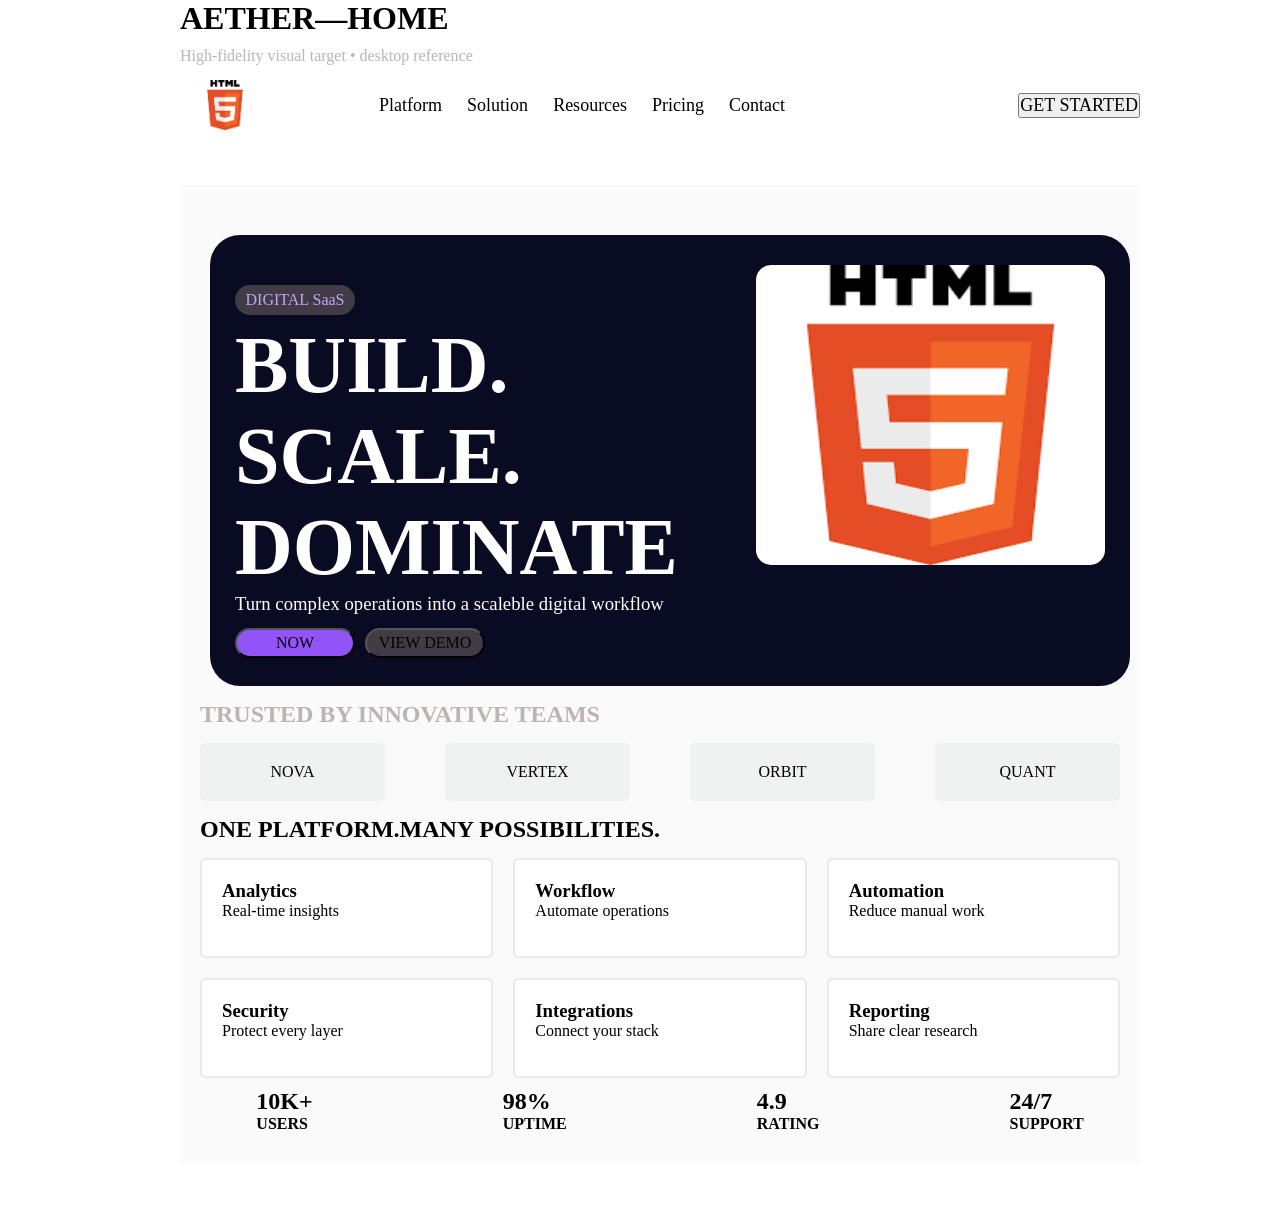
==== index.html @ 719e252a "page home" ====
<!DOCTYPE html>
<html lang="en">
<head>
    <meta charset="UTF-8">
    <meta name="viewport" content="width=device-width, initial-scale=1.0">
    <title>AETHER</title>
    
    <!--1. memanggil reset untuk menghapus default browser -->
    <link rel="stylesheet" href="css/reset.css">

    <!--2. memanggil style css untuk mendesain gaya web nya -->
    <link rel="stylesheet" href="css/style.css">
</head>
<body>
    <div class="container">
        <header>
            <a href="index.html" class="brand">
                <h1 class="aether">AETHER&mdash;HOME</h1>
                <h4 class="aether_tagline">High-fidelity visual target &bull; desktop reference</h4>
                
            </a>
                
            <nav class="navbar_list">
                <ul class="list">
                    <li class="logo">
                        <a href="index.html"><img src="assets/HTML5.png" alt="Logo HTML"></a> 
                    </li>
                    <li>
                        <a href="platform.html">Platform</a>
                    </li>
                    <li>
                        <a href="solution.html">Solution</a>
                    </li>
                    <li>
                        <a href="resources.html">Resources</a>
                    </li>
                    <li>
                        <a href="pricing.html">Pricing</a>
                    </li>
                    <li>
                        <a href="contact.html">Contact</a>
                    </li>
                    <li>
                        <button onclick="window.location.href='started.html'">GET STARTED</button>
                    </li>
                </ul>
            </nav>
        </header>
        <main>
            
            <!-- 1 -->
            <section class="hero">
                <article>
                    <span id="digital">DIGITAL SaaS</span>
                    <span>
                        <h1 style="font-size: 80px;">BUILD. SCALE. DOMINATE</h1>
                        <h3 style="font-weight: normal;">Turn complex operations into a scaleble digital workflow</h3>
                    </span>
                    <span id="button">
                        <button onclick="window.location.href='started.html'" style="background-color: rgb(146, 83, 248);">NOW</button>
                        <button onclick="window.location.href='started.html'" style="background-color: rgb(65, 59, 70);">VIEW DEMO</button>
                    </span>
                </article>
                <span>
                    <img src="assets/HTML5.png" alt="Logo HTML" style="width: 700px; height: 300px; border-radius: 15px;">
                <span>
            </section>

            <!-- 2 -->
            <section>
                <h2 style="margin: 15px 15px 15px 0px; color: rgb(189, 179, 179);">TRUSTED BY INNOVATIVE TEAMS</h2>
            </section>

            <!-- 3 -->
            <section class="card">
                <div>NOVA</div> 
                <div>VERTEX</div>
                <div>ORBIT</div>
                <div>QUANT</div>
            </section>

            <!-- 4 -->
            <section>
                <H1 style="margin: 15px 15px 15px 0px;">ONE PLATFORM.MANY POSSIBILITIES.</h1>
            </section>

            <!-- 5 -->
            <section class="service_card">
                <div>
                    <h3>Analytics</h3>
                    <label>Real-time insights</label>
                </div>
                <div>
                    <h3>Workflow</h3>
                    <label>Automate operations</label>
                </div>
                <div>
                    <h3>Automation</h3>
                    <label>Reduce manual work</label>
                </div>
                <div>
                    <h3>Security</h3>
                    <label>Protect every layer</label>
                </div>
                <div>
                    <h3>Integrations</h3>
                    <label>Connect your stack</label>
                </div>
                <div>
                    <h3>Reporting</h3>
                    <label>Share clear research</label></div>
            </section>
            <section class="statystics">
                <div>
                    <h1>10K+</h1>
                    <h4>USERS</h4>
                </div> 
                <div>
                    <h1>98%</h1>
                    <h4>UPTIME</h4>
                </div> 
                <div>
                    <h1>4.9</h1>
                    <h4>RATING</h4>
                </div> 
                <div>
                    <h1>24/7</h1>
                    <H4>SUPPORT</H4>
                </div>
            </section>
        </main>
        
</body>
</html>
---- css/style.css ----
/*======================== 
1. Global layout / container 
==========================*/
header{
    display: flex;
    flex-direction: column;
}

.container{
    display: flex;
    flex-direction: column;
    max-width: 1000px;
    margin-inline: auto;
    padding-inline: 20px;
    /* background-color: darkgoldenrod; */
}
    

body{
    margin: 0 20px 0 20px;
}

/*======================== 
2. header dan navbar 
==========================*/
.aether_tagline{
    font-weight: normal;
    color: rgb(189, 179, 179);
}

.brand{
    display:flex;
    align-items: flex-start;
    flex-direction: column;
    margin-bottom: 10px;
    gap: 10px;
    
}


.list{
    margin: 0 auto;
    list-style-type: none;
    display: flex;
    justify-content: center;
    align-items: center;
    flex-direction: row;
    flex-wrap: nowrap;
    gap: 25px;
}

.list li{
    font-size: large;
}

.list li:nth-of-type(1){
    flex-grow: 0.5;
    /* background-color: black; */

    display: flex;
    justify-content: flex-start;
    align-items: center;
    margin-left: 20px;
    

    padding: 5px 0;
}

.list li:nth-of-type(7){
    flex-grow: 1;
    /* background-color: brown; */

    display: flex;
    justify-content: flex-end;
    align-items: center;
}


.logo img {
    width: 50px;
    height: 50px;
}

/*======================== 
3. main dan section
==========================*/

main{
    background-color: rgb(250, 250, 250);
    margin:50px 0;
    padding: 20px;

    display: flex;
    justify-content: center;
    align-items: center;
    flex-direction: column;
    flex-wrap: wrap;
    /* gap: 300px; */
}

.hero{
    margin-top: 30px;
    background-color: rgb(9, 11, 34);
    display: flex;
    flex-direction: row;
    flex-wrap: nowrap;
    width: 100%;
    padding: 30px 25px 20px 25px;
    border-radius: 30px;
}

#digital{
    background-color: rgb(65, 59, 70);
    color: rgb(191, 166, 253);
    margin-top: 20px;
    width: 120px;
    height: 30px;
    border-radius: 15px;
    display: flex;
    align-items: center;
    justify-content: center;
}


article{
    display: flex;
    flex-direction: column;
    gap: 5px;
    /* width: 500px; */
}

article span:nth-of-type(2){
    color: white;
}

.hero article:nth-of-type(1) {
    justify-self: flex-start;
    flex-grow: 1;
}

.hero article:nth-of-type(2) {
    align-items: center;
    justify-content: center;
    flex-grow: 2;
}

#button{

    display: flex;
    justify-content: space-between;
    align-items: center;
    width: 250px;
    margin: 8px 0;
}

#button button{
    width: 120px;
    height: 30px;
    border-radius: 15px;
}

main > section:nth-of-type(2){
    
    align-self: flex-start;
}

main > section:nth-of-type(3){
    align-self: flex-start;
}

main > section:nth-of-type(4){
    align-self: flex-start;
}

main > section:nth-of-type(5){
    display: flex;
    flex-direction: row;
    justify-content: flex-start;
    align-self: flex-start;
    flex-wrap: wrap;
    width: 100%;
    gap: 20px;
    flex: 1;
}



.card{
    width: 100%;
    border: 2px;
    display: flex;
    /* flex-direction: row; */
    /* align-items: center; */
    
    gap: 60px;
}

.card div{
    background-color: rgb(240, 241, 241);
    padding: 20px;
    display: flex;
    justify-content: center;
    align-content: center;
    flex-basis: 180px;
    flex-shrink: 0;
    flex: 1;

    border-radius: 5px;
}

.service_card div{
    background-color: rgb(255, 255, 255);
    height: 100px;
    flex:1 1 250px;
    padding: 20px 20px ;
    border-radius: 5px;
    border: 2px solid;
    border-color: rgb(233, 233, 233);
}

.statystics{
    width: 100%;
    border: 2px;
    display: flex;
    flex-direction: row;
    align-items: center;
    justify-content: center;
    margin: 10px;
    gap: 190px;
}

@media (max-width: 768px) {
    .list ,
    .brand {
        flex-direction: column;
        align-items: center;
    }
    .navbar_list {
        width: 100%;
    }

    .hero ,
    .statystics{
        flex-direction: column;
        align-items: center;
    }
}
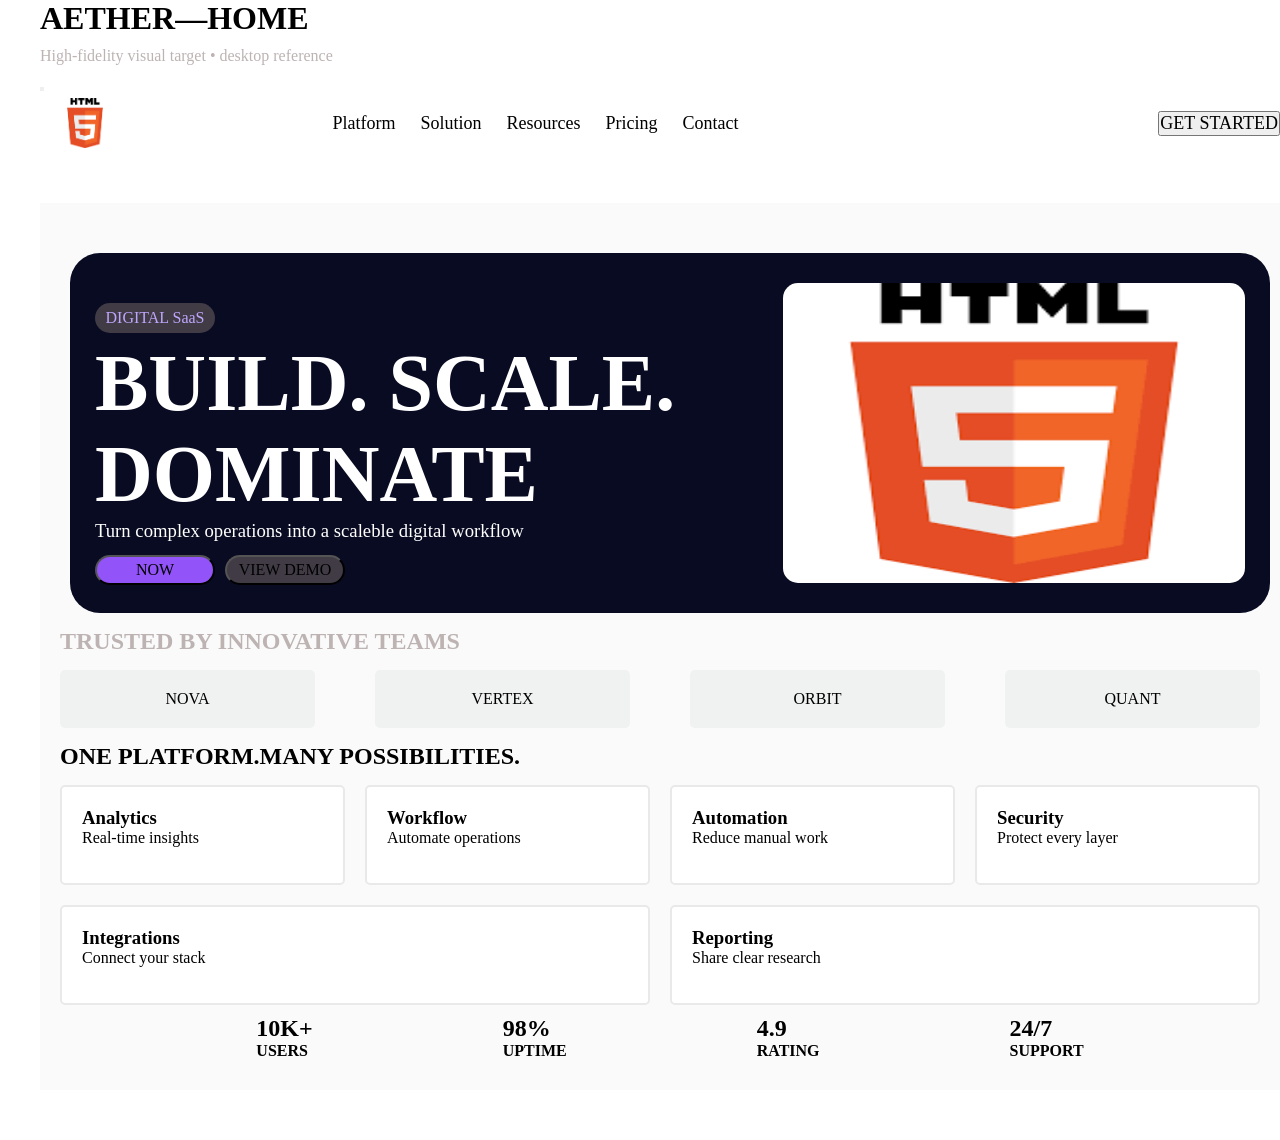
==== commit 7c0c107c: "menambahkan menu di platform.html" ====
--- a/index.html
+++ b/index.html
@@ -21,29 +21,34 @@
             </a>
                 
             <nav class="navbar_list">
-                <ul class="list">
-                    <li class="logo">
-                        <a href="index.html"><img src="assets/HTML5.png" alt="Logo HTML"></a> 
-                    </li>
-                    <li>
-                        <a href="platform.html">Platform</a>
-                    </li>
-                    <li>
-                        <a href="solution.html">Solution</a>
-                    </li>
-                    <li>
-                        <a href="resources.html">Resources</a>
-                    </li>
-                    <li>
-                        <a href="pricing.html">Pricing</a>
-                    </li>
-                    <li>
-                        <a href="contact.html">Contact</a>
-                    </li>
-                    <li>
-                        <button onclick="window.location.href='started.html'">GET STARTED</button>
-                    </li>
-                </ul>
+                <button class="navbar-toggler" type="button" data-bs-toggle="collapse" data-bs-target="#navbarNav" aria-controls="navbarNav" aria-expanded="false" aria-label="Toggle navigation">
+                    <span class="navbar-toggler-icon"></span>
+                </button>
+                <div class="collapse navbar-collapse" id="navbarNav">
+                    <ul class="list">
+                        <li class="logo">
+                            <a href="index.html"><img src="assets/HTML5.png" alt="Logo HTML"></a> 
+                        </li>
+                        <li>
+                            <a href="platform.html">Platform</a>
+                        </li>
+                        <li>
+                            <a href="solution.html">Solution</a>
+                        </li>
+                        <li>
+                            <a href="resources.html">Resources</a>
+                        </li>
+                        <li>
+                            <a href="pricing.html">Pricing</a>
+                        </li>
+                        <li>
+                            <a href="contact.html">Contact</a>
+                        </li>
+                        <li>
+                            <button onclick="window.location.href='started.html'">GET STARTED</button>
+                        </li>
+                    </ul>
+                </div>
             </nav>
         </header>
         <main>
@@ -63,7 +68,7 @@
                 </article>
                 <span>
                     <img src="assets/HTML5.png" alt="Logo HTML" style="width: 700px; height: 300px; border-radius: 15px;">
-                <span>
+                </section>
             </section>
 
             <!-- 2 -->
@@ -129,6 +134,6 @@
                 </div>
             </section>
         </main>
-        
+    </div>    
 </body>
 </html>
--- a/css/style.css
+++ b/css/style.css
@@ -9,7 +9,7 @@
 .container{
     display: flex;
     flex-direction: column;
-    max-width: 1000px;
+    max-width: 1500px;
     margin-inline: auto;
     padding-inline: 20px;
     /* background-color: darkgoldenrod; */
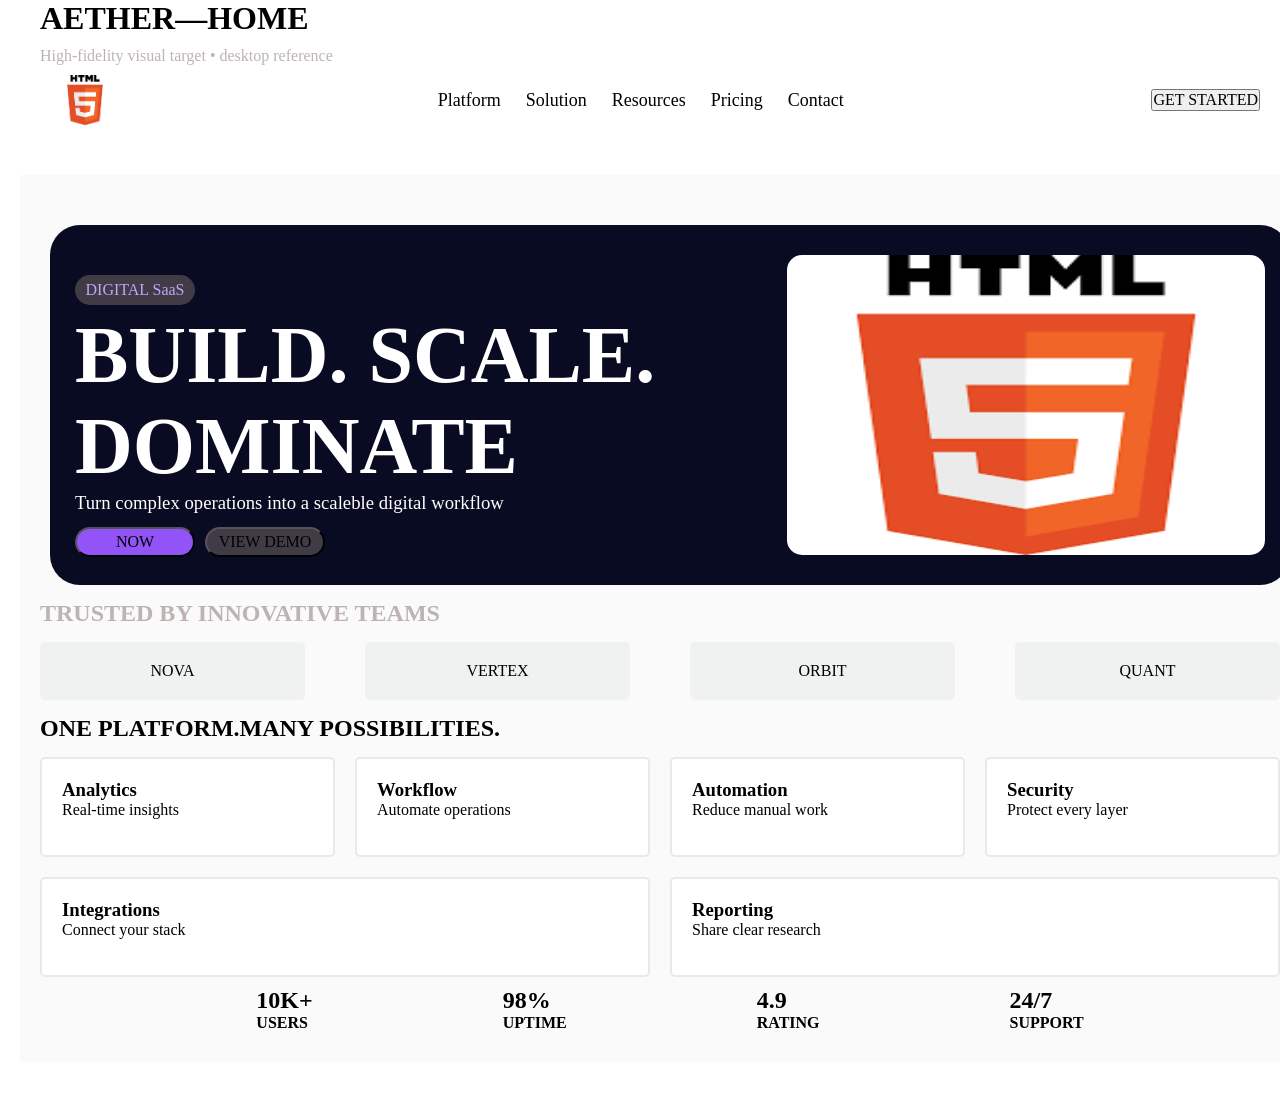
==== commit e1948e19: "update platform.css new" ====
--- a/index.html
+++ b/index.html
@@ -12,7 +12,7 @@
     <link rel="stylesheet" href="css/style.css">
 </head>
 <body>
-    <div class="container">
+    <div class="my-container">
         <header>
             <a href="index.html" class="brand">
                 <h1 class="aether">AETHER&mdash;HOME</h1>
@@ -21,14 +21,13 @@
             </a>
                 
             <nav class="navbar_list">
-                <button class="navbar-toggler" type="button" data-bs-toggle="collapse" data-bs-target="#navbarNav" aria-controls="navbarNav" aria-expanded="false" aria-label="Toggle navigation">
-                    <span class="navbar-toggler-icon"></span>
-                </button>
-                <div class="collapse navbar-collapse" id="navbarNav">
+                <div class="logo">
+                    <a href="index.html"><img src="assets/HTML5.png" alt="Logo HTML"></a>
+                </div>
                     <ul class="list">
-                        <li class="logo">
+                    <!-- <li class="logo">
                             <a href="index.html"><img src="assets/HTML5.png" alt="Logo HTML"></a> 
-                        </li>
+                        </li> -->
                         <li>
                             <a href="platform.html">Platform</a>
                         </li>
@@ -44,10 +43,8 @@
                         <li>
                             <a href="contact.html">Contact</a>
                         </li>
-                        <li>
-                            <button onclick="window.location.href='started.html'">GET STARTED</button>
-                        </li>
                     </ul>
+                    <button onclick="window.location.href='started.html'" style="margin-right: 20px;">GET STARTED</button>
                 </div>
             </nav>
         </header>
--- a/css/style.css
+++ b/css/style.css
@@ -6,7 +6,7 @@
     flex-direction: column;
 }
 
-.container{
+.my-container{
     display: flex;
     flex-direction: column;
     max-width: 1500px;
@@ -37,7 +37,12 @@
     
 }
 
-
+.navbar_list{
+    display: flex;
+    justify-content: center;
+    align-items: center;
+    gap: 20px;
+}
 .list{
     margin: 0 auto;
     list-style-type: none;
@@ -79,10 +84,15 @@
 .logo img {
     width: 50px;
     height: 50px;
+    margin-left: 20px;
 }
 
 /*======================== 
 3. main dan section
+==========================*/
+
+/*======================== 
+* index.html
 ==========================*/
 
 main{
@@ -227,6 +237,14 @@
     justify-content: center;
     margin: 10px;
     gap: 190px;
+}
+
+/*======================== 
+* platform.html
+==========================*/
+.navbar-brand img{
+    width: 50px;
+    height: 50px;
 }
 
 @media (max-width: 768px) {
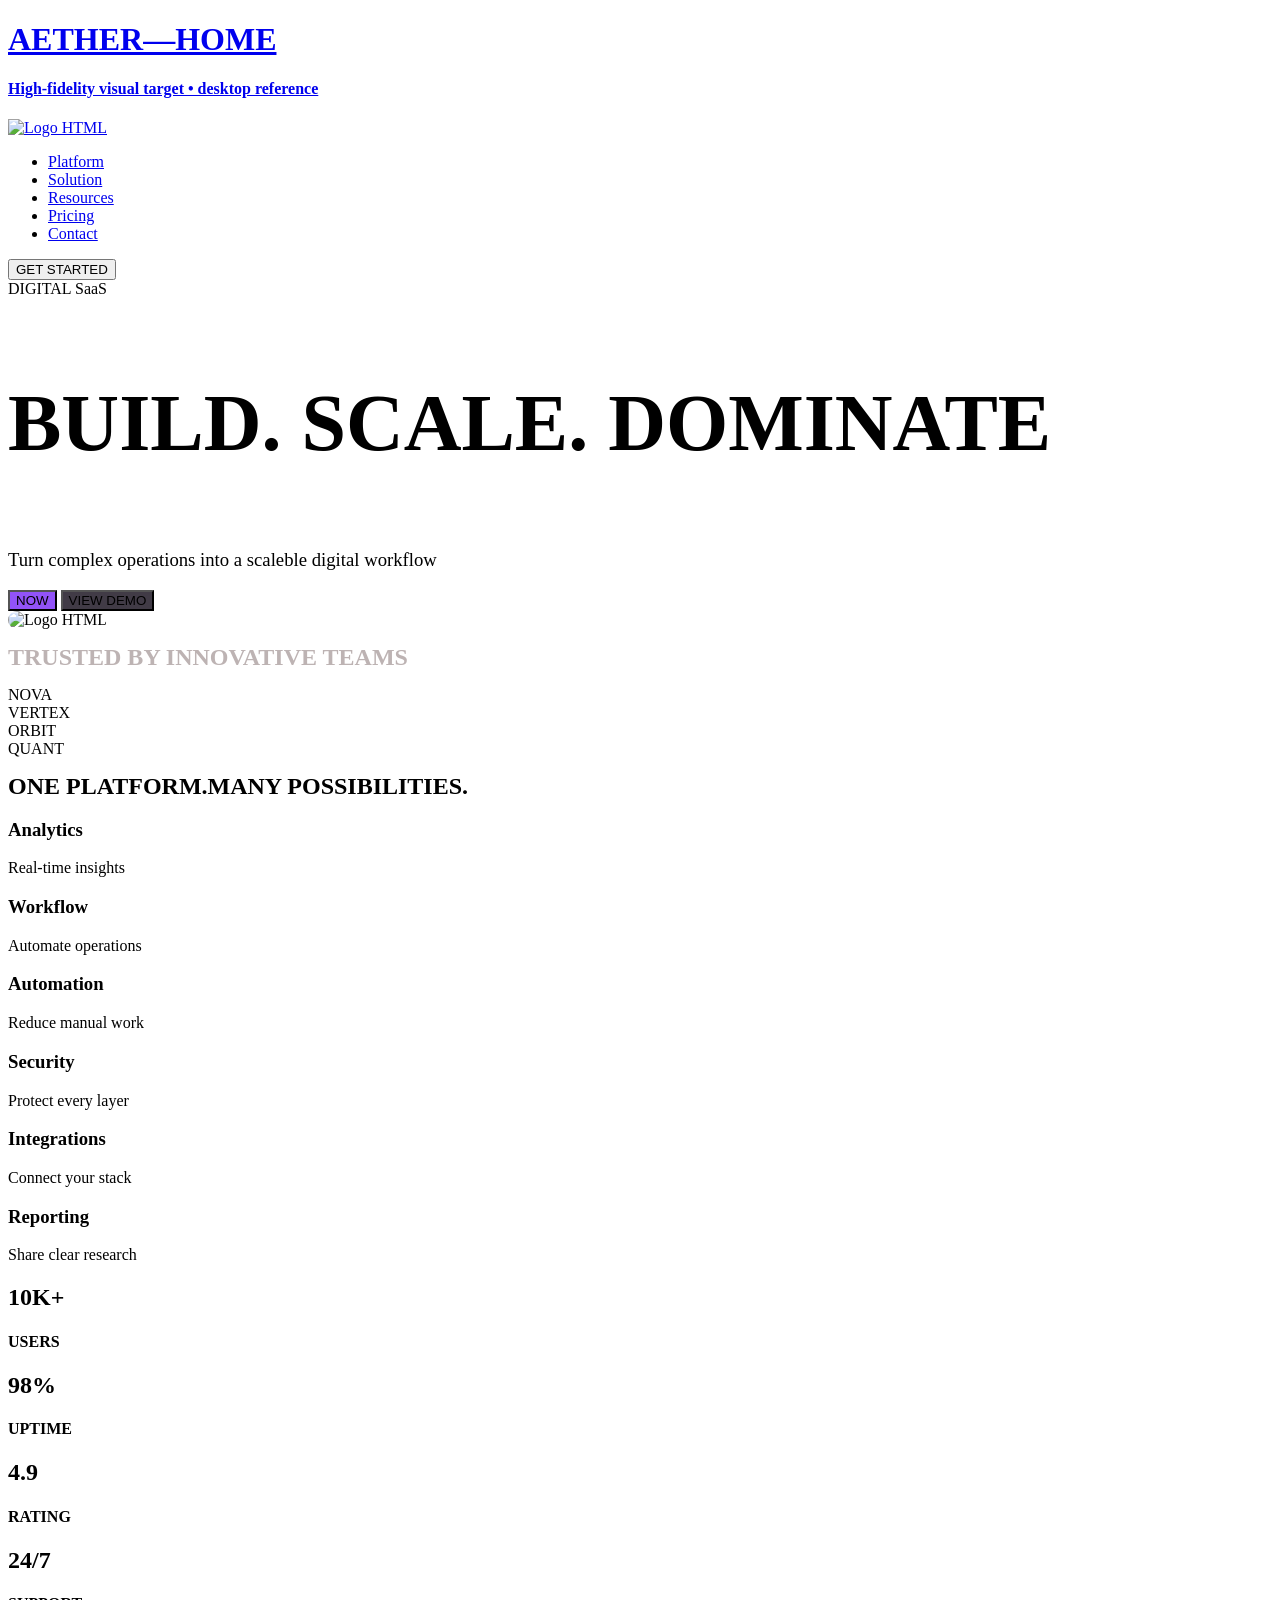
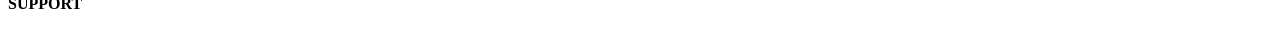
==== commit afddf727: "memperbaiki git" ====
--- a/index.html
+++ b/index.html
@@ -48,7 +48,7 @@
                 </div>
             </nav>
         </header>
-        <main>
+        <main class="main">
             
             <!-- 1 -->
             <section class="hero">
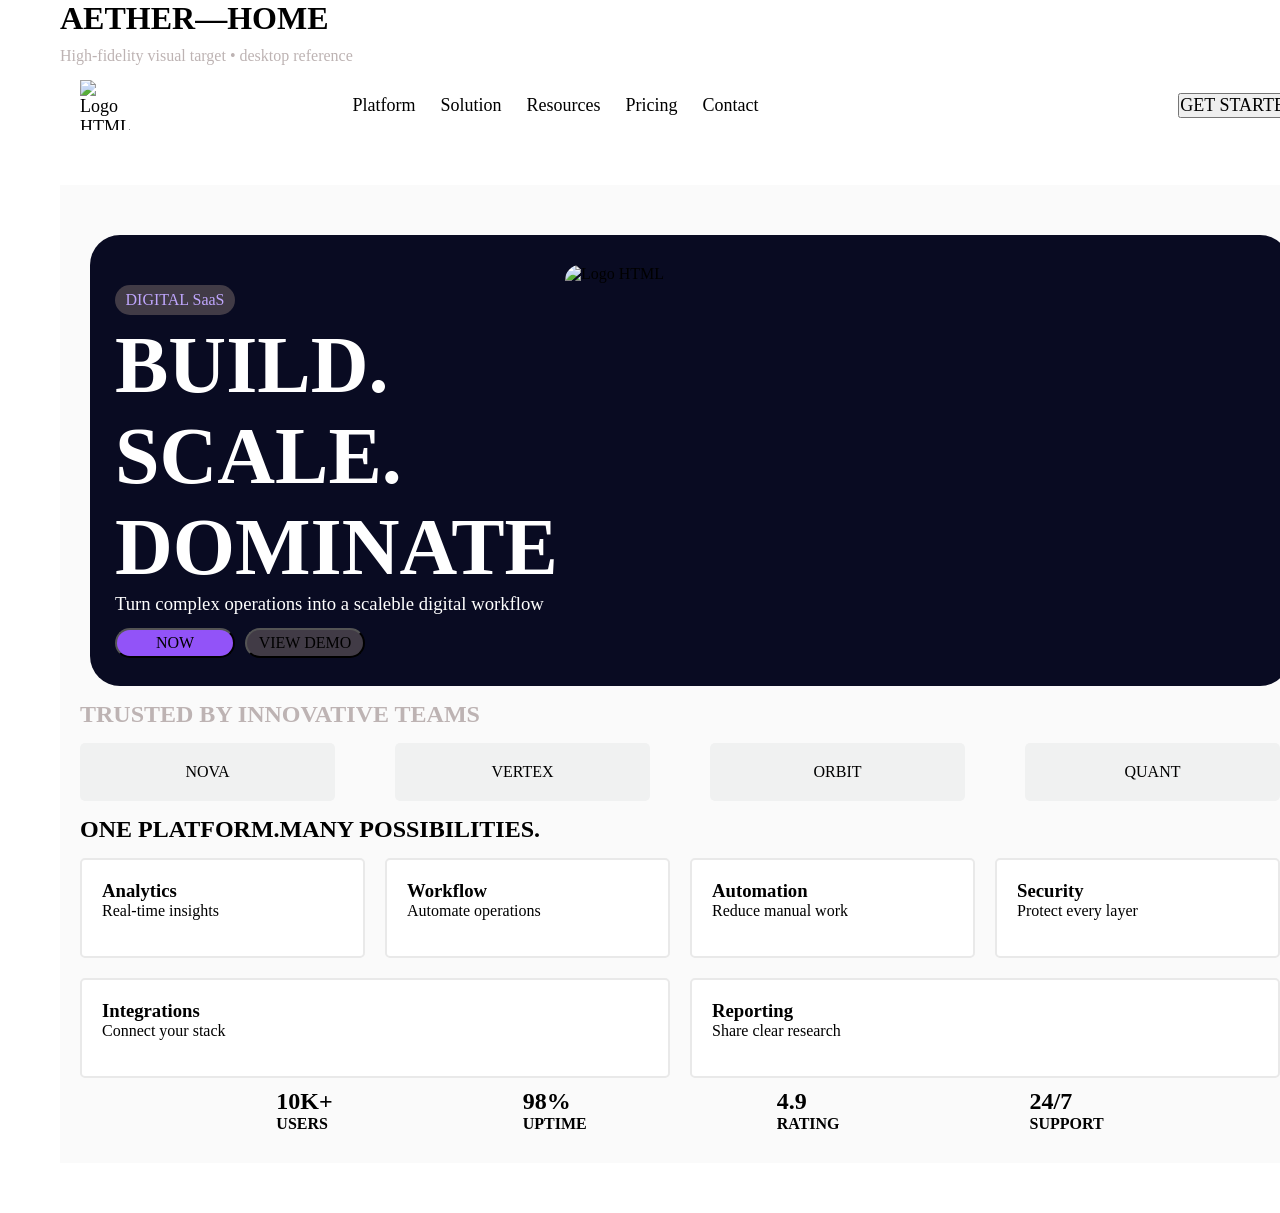
==== commit c8c16107: "menambahkan index.html" ====
--- a/index.html
+++ b/index.html
@@ -6,28 +6,25 @@
     <title>AETHER</title>
     
     <!--1. memanggil reset untuk menghapus default browser -->
-    <link rel="stylesheet" href="css/reset.css">
+    <link rel="stylesheet" href="../css/reset.css">
 
     <!--2. memanggil style css untuk mendesain gaya web nya -->
-    <link rel="stylesheet" href="css/style.css">
+    <link rel="stylesheet" href="../css/style.css">
 </head>
 <body>
-    <div class="my-container">
+    <div class="container">
         <header>
-            <a href="index.html" class="brand">
+            <a href="home.html" class="brand">
                 <h1 class="aether">AETHER&mdash;HOME</h1>
                 <h4 class="aether_tagline">High-fidelity visual target &bull; desktop reference</h4>
                 
             </a>
                 
             <nav class="navbar_list">
-                <div class="logo">
-                    <a href="index.html"><img src="assets/HTML5.png" alt="Logo HTML"></a>
-                </div>
                     <ul class="list">
-                    <!-- <li class="logo">
-                            <a href="index.html"><img src="assets/HTML5.png" alt="Logo HTML"></a> 
-                        </li> -->
+                        <li class="logo">
+                            <a href="home.html"><img src="../assets/HTML5.png" alt="Logo HTML"></a> 
+                        </li>
                         <li>
                             <a href="platform.html">Platform</a>
                         </li>
@@ -43,12 +40,13 @@
                         <li>
                             <a href="contact.html">Contact</a>
                         </li>
+                        <li>
+                            <button onclick="window.location.href='started.html'">GET STARTED</button>
+                        </li>
                     </ul>
-                    <button onclick="window.location.href='started.html'" style="margin-right: 20px;">GET STARTED</button>
-                </div>
             </nav>
         </header>
-        <main class="main">
+        <main>
             
             <!-- 1 -->
             <section class="hero">
@@ -64,7 +62,7 @@
                     </span>
                 </article>
                 <span>
-                    <img src="assets/HTML5.png" alt="Logo HTML" style="width: 700px; height: 300px; border-radius: 15px;">
+                    <img src="../assets/HTML5.png" alt="Logo HTML" style="width: 700px; height: 300px; border-radius: 15px;">
                 </section>
             </section>
 
--- a/css/style.css
+++ b/css/style.css
@@ -0,0 +1,330 @@
+/*======================== 
+1. Global layout / container 
+==========================*/
+header{
+    display: flex;
+    flex-direction: column;
+}
+
+.container{
+    display: flex;
+    flex-direction: column;
+    max-width: 1500px;
+    margin-inline: auto;
+    padding-inline: 20px;
+    /* background-color: darkgoldenrod; */
+}
+    
+
+
+/*======================== 
+2. header dan navbar 
+==========================*/
+.aether_tagline{
+    font-weight: normal;
+    color: rgb(189, 179, 179);
+}
+
+.brand{
+    display:flex;
+    align-items: flex-start;
+    flex-direction: column;
+    margin-bottom: 10px;
+    gap: 10px;
+    
+}
+
+
+.list{
+    margin: 0 auto;
+    list-style-type: none;
+    display: flex;
+    justify-content: center;
+    align-items: center;
+    flex-direction: row;
+    flex-wrap: nowrap;
+    gap: 25px;
+}
+
+.list li{
+    font-size: large;
+}
+
+.list li:nth-of-type(1){
+    flex-grow: 0.5;
+    /* background-color: black; */
+
+    display: flex;
+    justify-content: flex-start;
+    align-items: center;
+    margin-left: 20px;
+    
+
+    padding: 5px 0;
+}
+
+.list li:nth-of-type(7){
+    flex-grow: 1;
+    /* background-color: brown; */
+
+    display: flex;
+    justify-content: flex-end;
+    align-items: center;
+}
+
+
+.logo img {
+    width: 50px;
+    height: 50px;
+}
+
+/*======================== 
+3. main dan section
+==========================*/
+
+/*======================== 
+* index.html
+==========================*/
+
+main{
+    background-color: rgb(250, 250, 250);
+    margin:50px 0;
+    padding: 20px;
+
+    display: flex;
+    justify-content: center;
+    align-items: center;
+    flex-direction: column;
+    flex-wrap: wrap;
+    /* gap: 300px; */
+}
+
+.hero{
+    margin-top: 30px;
+    background-color: rgb(9, 11, 34);
+    display: flex;
+    flex-direction: row;
+    flex-wrap: nowrap;
+    width: 100%;
+    padding: 30px 25px 20px 25px;
+    border-radius: 30px;
+}
+
+#digital{
+    background-color: rgb(65, 59, 70);
+    color: rgb(191, 166, 253);
+    margin-top: 20px;
+    width: 120px;
+    height: 30px;
+    border-radius: 15px;
+    display: flex;
+    align-items: center;
+    justify-content: center;
+}
+
+
+article{
+    display: flex;
+    flex-direction: column;
+    gap: 5px;
+    /* width: 500px; */
+}
+
+article span:nth-of-type(2){
+    color: white;
+}
+
+.hero article:nth-of-type(1) {
+    justify-self: flex-start;
+    flex-grow: 1;
+}
+
+.hero article:nth-of-type(2) {
+    align-items: center;
+    justify-content: center;
+    flex-grow: 2;
+}
+
+.feature li:nth-child(1){
+    background-color: rgb(191, 166, 253);
+}
+.feature_nav li:hover{
+    background-color: rgb(191, 166, 253);
+    cursor: pointer;
+    color: white;
+}
+
+#button{
+
+    display: flex;
+    justify-content: space-between;
+    align-items: center;
+    width: 250px;
+    margin: 8px 0;
+}
+
+#button button{
+    width: 120px;
+    height: 30px;
+    border-radius: 15px;
+}
+
+main > section:nth-of-type(2){
+    
+    align-self: flex-start;
+}
+
+main > section:nth-of-type(3){
+    align-self: flex-start;
+}
+
+main > section:nth-of-type(4){
+    align-self: flex-start;
+}
+
+main > section:nth-of-type(5){
+    display: flex;
+    flex-direction: row;
+    justify-content: flex-start;
+    align-self: flex-start;
+    flex-wrap: wrap;
+    width: 100%;
+    gap: 20px;
+    flex: 1;
+}
+
+.feature_nav {
+    display: flex;
+    align-items: flex-start;
+    justify-content: flex-start;
+    /* background-color: brown; */
+    width: 100%;
+}
+
+.feature_list{
+    display: flex;
+    flex-direction: row;
+    gap: 20px;
+}
+
+.feature_list li{
+    background-color: rgb(240, 241, 241);
+    /* padding: 20px; */
+    display: flex;
+    justify-content: center;
+    align-items: center;
+    flex-basis: 180px;
+    flex-shrink: 0;
+    flex: 1;
+    height: 25px;
+    width: 180px;
+    border-radius: 20px;
+    font-size: 12px;
+}
+
+.feature_card{
+    display: flex;
+    flex-direction: columbn;
+    justify-content: center;
+    align-self: center;
+    flex-wrap: wrap;
+    width: 100%;
+    gap: 20px;
+    flex: 1;
+}
+
+
+
+.card{
+    width: 100%;
+    border: 2px;
+    display: flex;
+    /* flex-direction: row; */
+    /* align-items: center; */
+    
+    gap: 60px;
+}
+
+.card div{
+    background-color: rgb(240, 241, 241);
+    padding: 20px;
+    display: flex;
+    justify-content: center;
+    align-content: center;
+    flex-basis: 180px;
+    flex-shrink: 0;
+    flex: 1;
+
+    border-radius: 5px;
+}
+
+
+
+.card ul{
+    background-color: rgb(240, 241, 241);
+    padding: 20px;
+    display: flex;
+    justify-content: center;
+    align-content: center;
+    flex-basis: 180px;
+    flex-shrink: 0;
+    flex: 1;
+
+    border-radius: 5px;
+}
+
+.service_card div{
+    background-color: rgb(255, 255, 255);
+    height: 100px;
+    flex:1 1 250px;
+    padding: 20px 20px ;
+    border-radius: 5px;
+    border: 2px solid;
+    border-color: rgb(233, 233, 233);
+}
+
+.feature_card div{
+    background-color: rgb(255, 255, 255);
+    height: 100px;
+    flex:1 1 250px;
+    padding: 20px 20px ;
+    border-radius: 5px;
+    border: 2px solid;
+    border-color: rgb(233, 233, 233);
+}
+
+.statystics{
+    width: 100%;
+    border: 2px;
+    display: flex;
+    flex-direction: row;
+    align-items: center;
+    justify-content: center;
+    margin: 10px;
+    gap: 190px;
+}
+
+/*======================== 
+* platform.html
+==========================*/
+.navbar-brand img{
+    width: 50px;
+    height: 50px;
+}
+
+@media (max-width: 768px) {
+    .list ,
+    .brand {
+        flex-direction: column;
+        align-items: center;
+    }
+    .navbar_list {
+        width: 100%;
+    }
+
+    .hero ,
+    .statystics{
+        flex-direction: column;
+        align-items: center;
+    }
+}
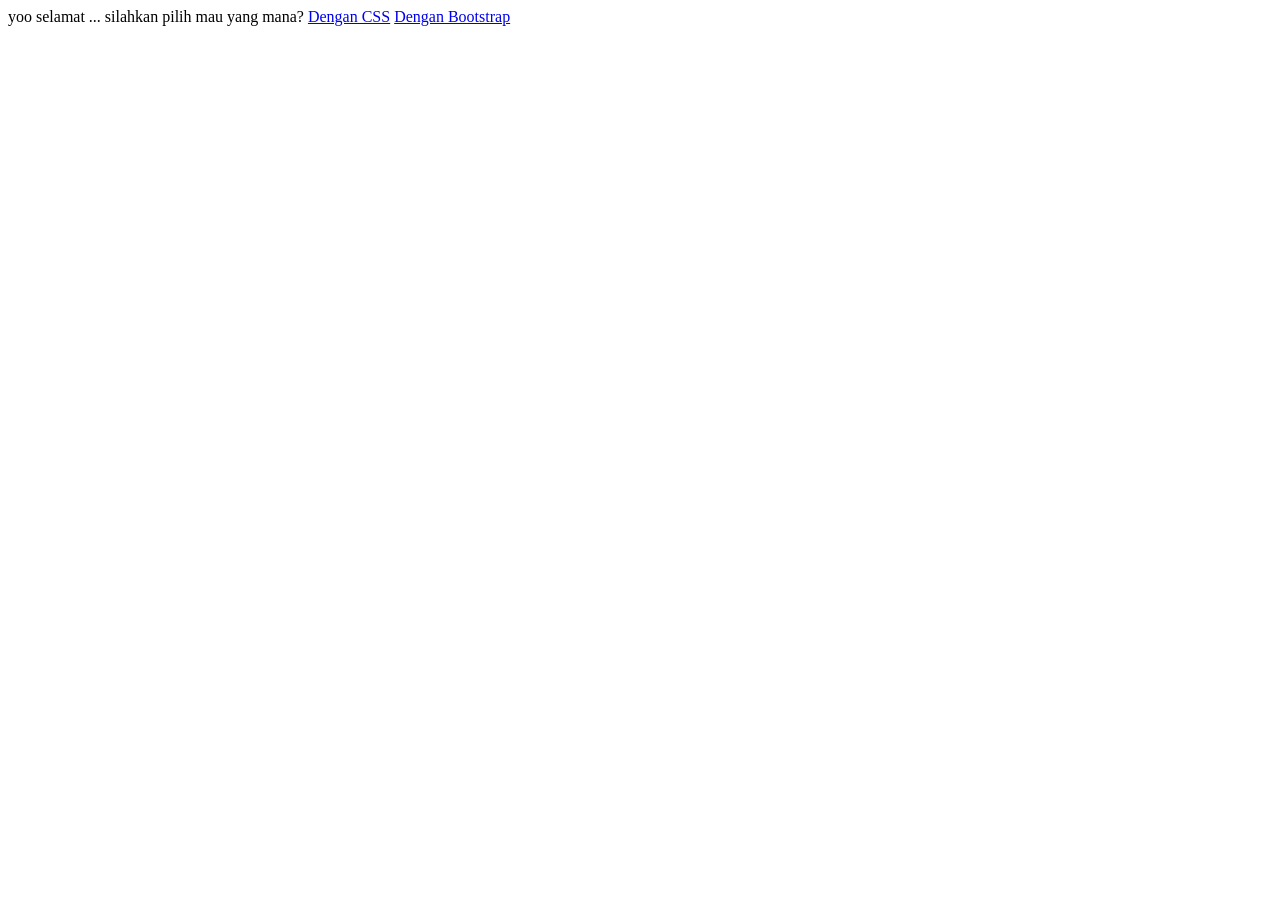
==== commit f21fc98f: "fixed git part 2" ====
--- a/index.html
+++ b/index.html
@@ -3,132 +3,12 @@
 <head>
     <meta charset="UTF-8">
     <meta name="viewport" content="width=device-width, initial-scale=1.0">
-    <title>AETHER</title>
-    
-    <!--1. memanggil reset untuk menghapus default browser -->
-    <link rel="stylesheet" href="../css/reset.css">
-
-    <!--2. memanggil style css untuk mendesain gaya web nya -->
-    <link rel="stylesheet" href="../css/style.css">
+    <title>Document</title>
 </head>
 <body>
-    <div class="container">
-        <header>
-            <a href="home.html" class="brand">
-                <h1 class="aether">AETHER&mdash;HOME</h1>
-                <h4 class="aether_tagline">High-fidelity visual target &bull; desktop reference</h4>
-                
-            </a>
-                
-            <nav class="navbar_list">
-                    <ul class="list">
-                        <li class="logo">
-                            <a href="home.html"><img src="../assets/HTML5.png" alt="Logo HTML"></a> 
-                        </li>
-                        <li>
-                            <a href="platform.html">Platform</a>
-                        </li>
-                        <li>
-                            <a href="solution.html">Solution</a>
-                        </li>
-                        <li>
-                            <a href="resources.html">Resources</a>
-                        </li>
-                        <li>
-                            <a href="pricing.html">Pricing</a>
-                        </li>
-                        <li>
-                            <a href="contact.html">Contact</a>
-                        </li>
-                        <li>
-                            <button onclick="window.location.href='started.html'">GET STARTED</button>
-                        </li>
-                    </ul>
-            </nav>
-        </header>
-        <main>
-            
-            <!-- 1 -->
-            <section class="hero">
-                <article>
-                    <span id="digital">DIGITAL SaaS</span>
-                    <span>
-                        <h1 style="font-size: 80px;">BUILD. SCALE. DOMINATE</h1>
-                        <h3 style="font-weight: normal;">Turn complex operations into a scaleble digital workflow</h3>
-                    </span>
-                    <span id="button">
-                        <button onclick="window.location.href='started.html'" style="background-color: rgb(146, 83, 248);">NOW</button>
-                        <button onclick="window.location.href='started.html'" style="background-color: rgb(65, 59, 70);">VIEW DEMO</button>
-                    </span>
-                </article>
-                <span>
-                    <img src="../assets/HTML5.png" alt="Logo HTML" style="width: 700px; height: 300px; border-radius: 15px;">
-                </section>
-            </section>
-
-            <!-- 2 -->
-            <section>
-                <h2 style="margin: 15px 15px 15px 0px; color: rgb(189, 179, 179);">TRUSTED BY INNOVATIVE TEAMS</h2>
-            </section>
-
-            <!-- 3 -->
-            <section class="card">
-                <div>NOVA</div> 
-                <div>VERTEX</div>
-                <div>ORBIT</div>
-                <div>QUANT</div>
-            </section>
-
-            <!-- 4 -->
-            <section>
-                <H1 style="margin: 15px 15px 15px 0px;">ONE PLATFORM.MANY POSSIBILITIES.</h1>
-            </section>
-
-            <!-- 5 -->
-            <section class="service_card">
-                <div>
-                    <h3>Analytics</h3>
-                    <label>Real-time insights</label>
-                </div>
-                <div>
-                    <h3>Workflow</h3>
-                    <label>Automate operations</label>
-                </div>
-                <div>
-                    <h3>Automation</h3>
-                    <label>Reduce manual work</label>
-                </div>
-                <div>
-                    <h3>Security</h3>
-                    <label>Protect every layer</label>
-                </div>
-                <div>
-                    <h3>Integrations</h3>
-                    <label>Connect your stack</label>
-                </div>
-                <div>
-                    <h3>Reporting</h3>
-                    <label>Share clear research</label></div>
-            </section>
-            <section class="statystics">
-                <div>
-                    <h1>10K+</h1>
-                    <h4>USERS</h4>
-                </div> 
-                <div>
-                    <h1>98%</h1>
-                    <h4>UPTIME</h4>
-                </div> 
-                <div>
-                    <h1>4.9</h1>
-                    <h4>RATING</h4>
-                </div> 
-                <div>
-                    <h1>24/7</h1>
-                    <H4>SUPPORT</H4>
-                </div>
-            </section>
-        </main>
-    </div>    
+    yoo selamat ...
+    silahkan pilih mau yang mana?
+    <a href="dengan css/index.html">Dengan CSS</a>
+    <a href="dengan bootstrap/">Dengan Bootstrap</a>
 </body>
 </html>
